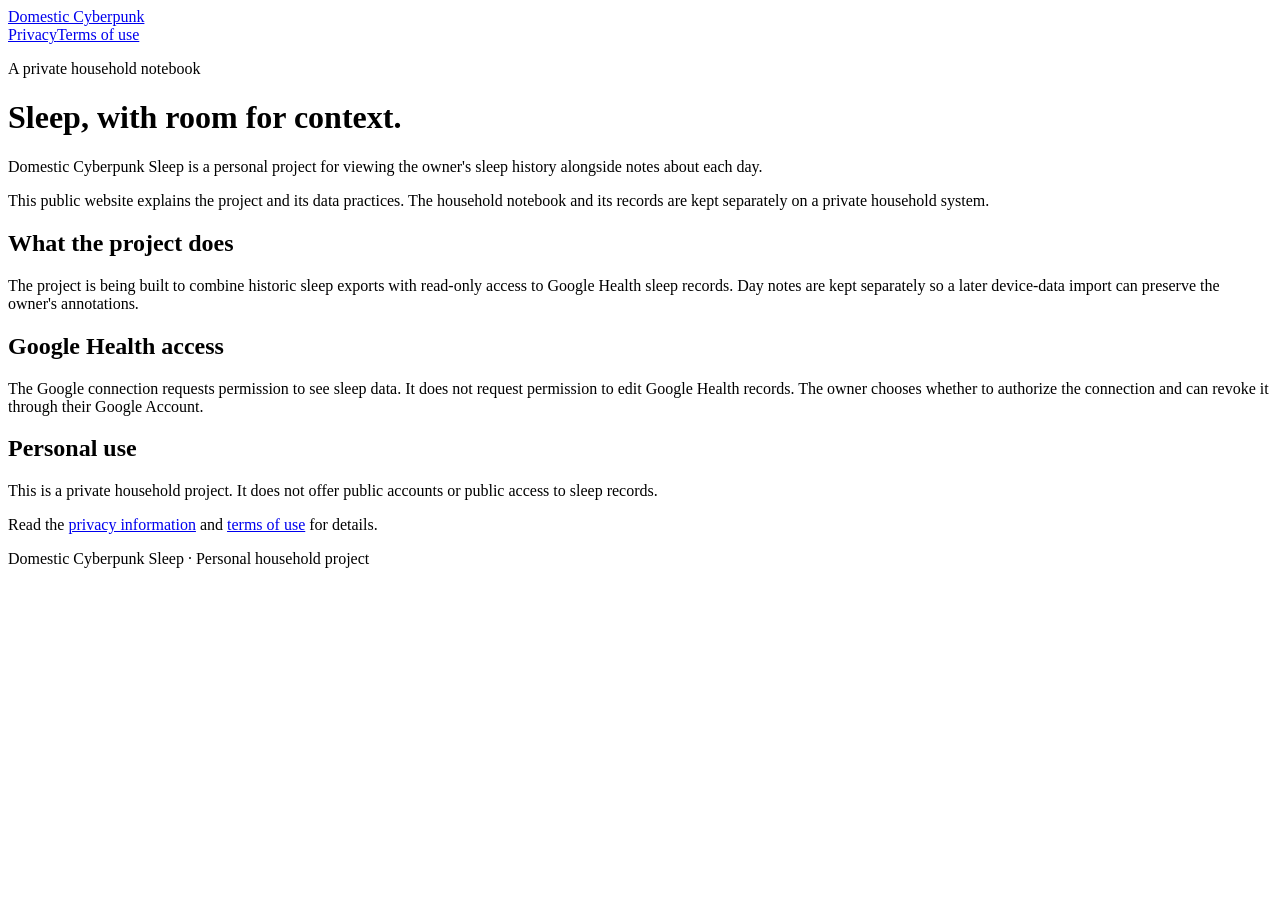
==== index.html @ 22081172 "Create index.html" ====
<!doctype html>
<html lang="en"><head><meta charset="utf-8"><meta name="viewport" content="width=device-width,initial-scale=1"><meta name="description" content="Information about Domestic Cyberpunk Sleep, a private household sleep notebook."><title>Domestic Cyberpunk Sleep</title><link rel="stylesheet" href="style.css"></head>
<body><header><a href="index.html">Domestic Cyberpunk</a><nav aria-label="Information pages"><a href="privacy.html">Privacy</a><a href="terms.html">Terms of use</a></nav></header><main>
<p class="eyebrow">A private household notebook</p><h1>Sleep, with room for context.</h1>
<p class="intro">Domestic Cyberpunk Sleep is a personal project for viewing the owner's sleep history alongside notes about each day.</p>
<div class="card"><p>This public website explains the project and its data practices. The household notebook and its records are kept separately on a private household system.</p></div>
<h2>What the project does</h2><p>The project is being built to combine historic sleep exports with read-only access to Google Health sleep records. Day notes are kept separately so a later device-data import can preserve the owner's annotations.</p>
<h2>Google Health access</h2><p>The Google connection requests permission to see sleep data. It does not request permission to edit Google Health records. The owner chooses whether to authorize the connection and can revoke it through their Google Account.</p>
<h2>Personal use</h2><p>This is a private household project. It does not offer public accounts or public access to sleep records.</p>
<p>Read the <a href="privacy.html">privacy information</a> and <a href="terms.html">terms of use</a> for details.</p>
</main><footer>Domestic Cyberpunk Sleep · Personal household project</footer></body></html>
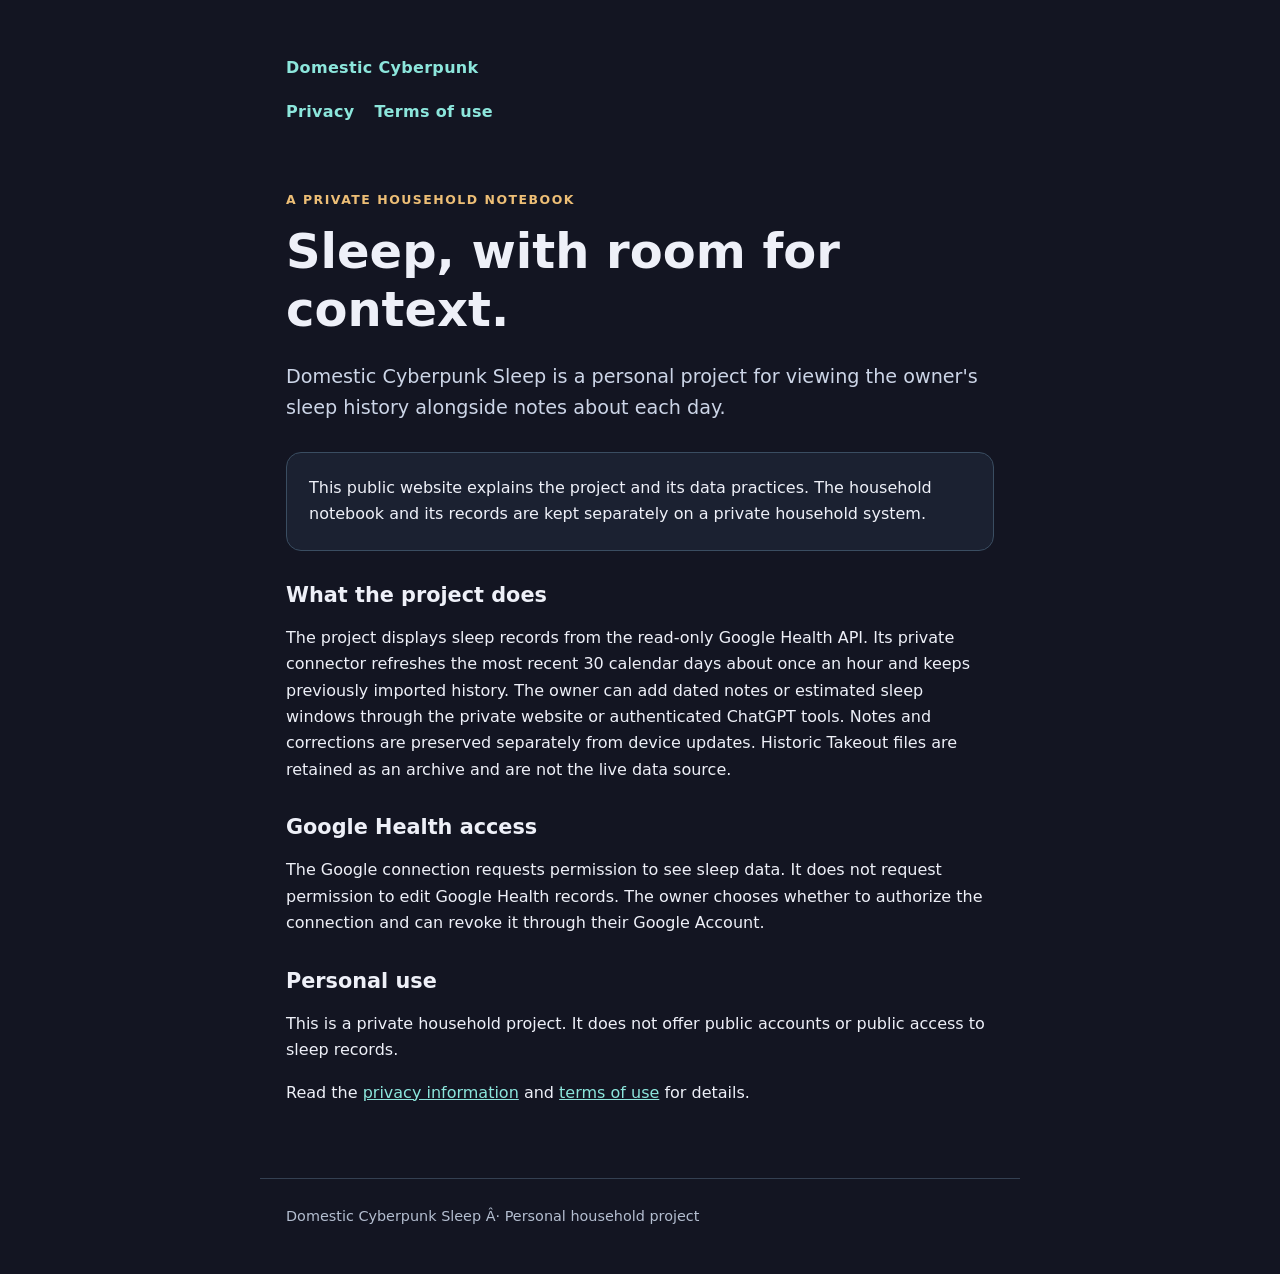
==== commit d6c4ea90: "Describe the live API sleep notebook and preserved annotations" ====
--- a/index.html
+++ b/index.html
@@ -4,8 +4,8 @@
 <p class="eyebrow">A private household notebook</p><h1>Sleep, with room for context.</h1>
 <p class="intro">Domestic Cyberpunk Sleep is a personal project for viewing the owner's sleep history alongside notes about each day.</p>
 <div class="card"><p>This public website explains the project and its data practices. The household notebook and its records are kept separately on a private household system.</p></div>
-<h2>What the project does</h2><p>The project is being built to combine historic sleep exports with read-only access to Google Health sleep records. Day notes are kept separately so a later device-data import can preserve the owner's annotations.</p>
+<h2>What the project does</h2><p>The project displays sleep records from the read-only Google Health API. Its private connector refreshes the most recent 30 calendar days about once an hour and keeps previously imported history. The owner can add dated notes or estimated sleep windows through the private website or authenticated ChatGPT tools. Notes and corrections are preserved separately from device updates. Historic Takeout files are retained as an archive and are not the live data source.</p>
 <h2>Google Health access</h2><p>The Google connection requests permission to see sleep data. It does not request permission to edit Google Health records. The owner chooses whether to authorize the connection and can revoke it through their Google Account.</p>
 <h2>Personal use</h2><p>This is a private household project. It does not offer public accounts or public access to sleep records.</p>
 <p>Read the <a href="privacy.html">privacy information</a> and <a href="terms.html">terms of use</a> for details.</p>
-</main><footer>Domestic Cyberpunk Sleep · Personal household project</footer></body></html>
+</main><footer>Domestic Cyberpunk Sleep Â· Personal household project</footer></body></html>
--- a/style.css
+++ b/style.css
@@ -0,0 +1 @@
+:root{color-scheme:dark;font-family:system-ui,sans-serif;background:#131522;color:#eef0f8;line-height:1.65}*{box-sizing:border-box}body{margin:0}main,header,footer{max-width:760px;margin:auto;padding:26px}header{padding-top:55px}header a{font-weight:750;letter-spacing:.02em;text-decoration:none}a{color:#8ce6dc}a:focus-visible{outline:3px solid #edbe76;outline-offset:5px}nav{display:flex;gap:20px;flex-wrap:wrap;margin-top:18px}h1,h2{line-height:1.2}h1{font-size:clamp(2rem,6vw,3rem);margin:12px 0 22px}h2{font-size:1.3rem;margin-top:32px}.eyebrow{color:#edbe76;letter-spacing:.12em;text-transform:uppercase;font-size:.78rem;font-weight:700}.intro{font-size:1.2rem;color:#ccd5e7}.card{border:1px solid #3a4d61;border-radius:15px;padding:22px;background:#1b2131;margin:28px 0}.card p{margin:0}footer{border-top:1px solid #344052;color:#b4bed0;font-size:.9rem;margin-top:30px;padding-bottom:45px}.updated{color:#b4bed0;font-size:.9rem}li{margin-bottom:8px}
